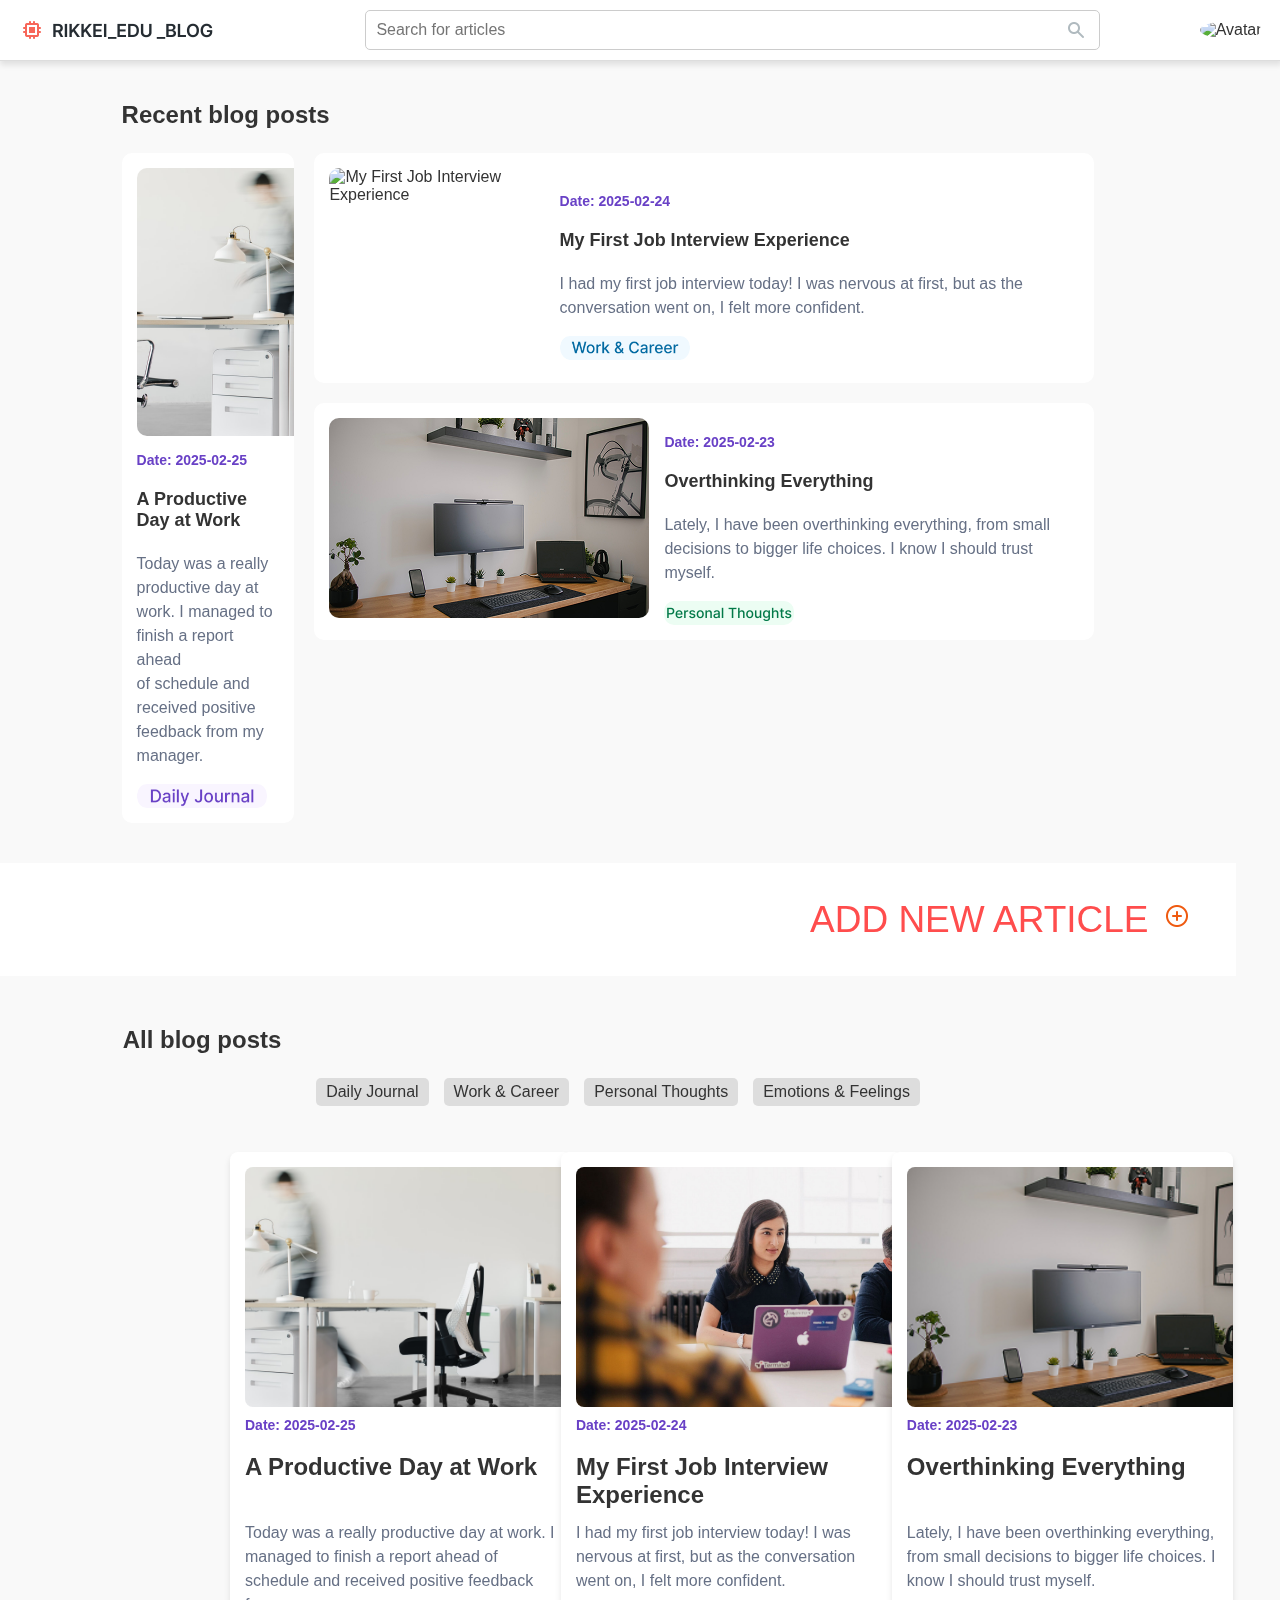
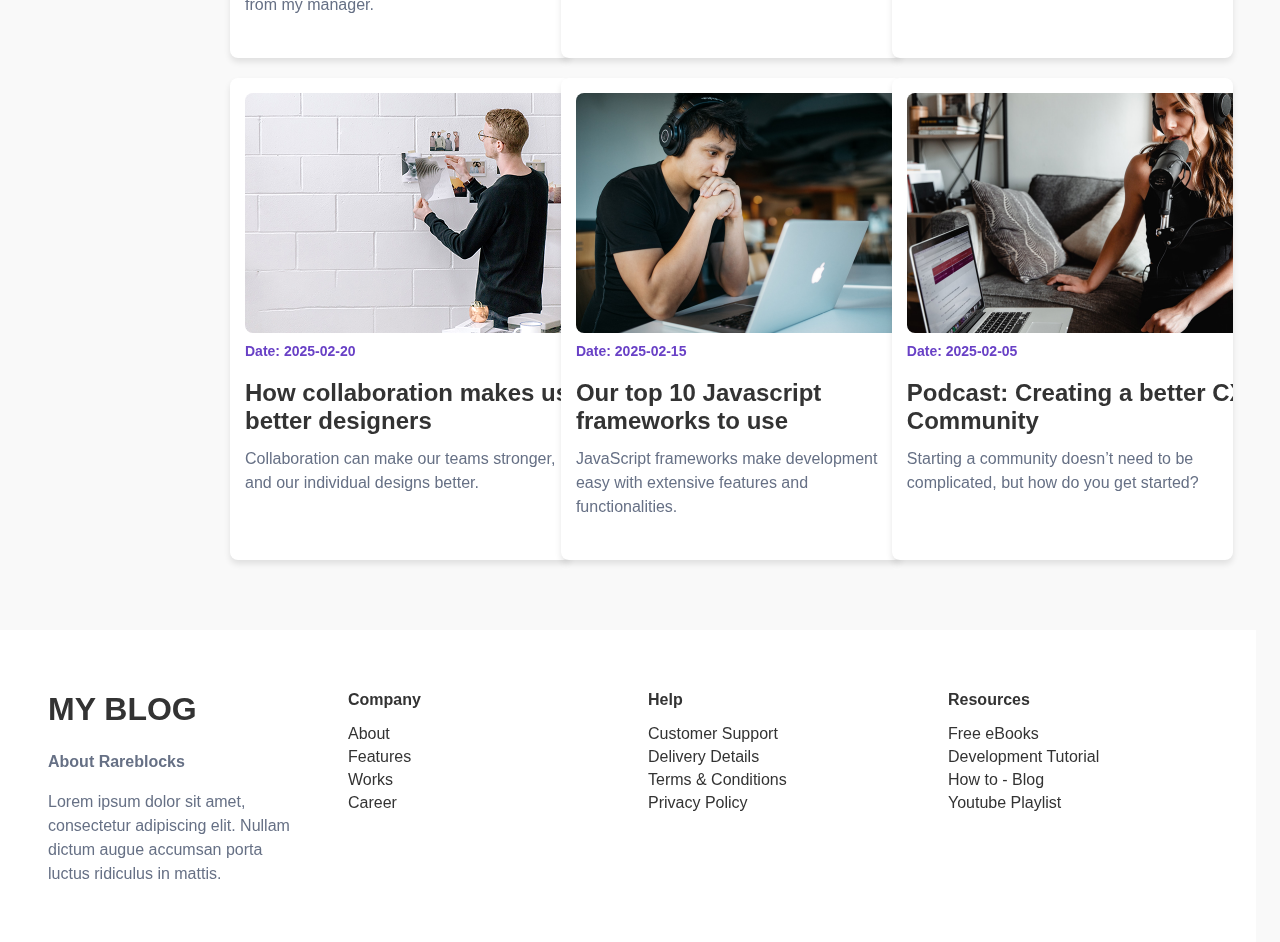
==== Ung dung viet nhat ki/index2.html @ 4004fec1 "Add files via upload" ====
<!DOCTYPE html>
<html lang="vi">
  <head>
    <meta charset="UTF-8" />
    <meta name="viewport" content="width=device-width, initial-scale=1.0" />
    <title>Home Page</title>
    <link rel="stylesheet" href="./css/index.css" />
    <link rel="stylesheet" href="./css/index2.css" />
  </head>
  <body>
    <header class="header">
      <div class="logo">
        <img src="./assets/icons/Logo.png" alt="Logo" />
      </div>

      <div class="search-container">
        <input
          type="text"
          placeholder="Search for articles"
          class="search-bar"
        />
        <img
          src="./assets/icons/Search.png"
          alt="Search Icon"
          class="search-icon"
        />
      </div>

      <div class="user-menu">
        <img src="./assets/images/avatar.png" alt="Avatar" class="avatar" />
        <div class="dropdown">
          <p class="name">Rikkei</p>
          <p class="email">rikkei@gmail.com</p>
          <a href="#">View profile</a>
          <a href="#">Update profile picture</a>
          <a href="#">Change password</a>
          <a href="#" id="logout-link">Log out</a>
        </div>
      </div>
    </header>

    <section class="recent-posts">
      <h2>Recent blog posts</h2>
      <div class="post-container">
        <!-- Bài viết lớn bên trái -->
        <div class="post-large">
          <img
            src="./assets/images/Image1.png"
            alt="A Productive Day at Work"
          />
          <div class="post-content">
            <p class="date">Date: 2025-02-25</p>
            <h3>A Productive Day at Work</h3>
            <p>
              Today was a really productive day at work. I managed to finish a
              report ahead <br />
              of schedule and received positive feedback from my manager.
            </p>
            <img class="iconText" src="./assets/icons/Badge.png" alt="" />
          </div>
        </div>

        <!-- Bên phải chứa 2 bài viết nhỏ -->
        <div class="post-right">
          <div class="post-small">
            <img
              src="../assets/images/image2.png"
              alt="My First Job Interview Experience"
            />
            <div class="post-content">
              <p class="date">Date: 2025-02-24</p>
              <h3>My First Job Interview Experience</h3>
              <p>
                I had my first job interview today! I was nervous at first, but
                as the conversation went on, I felt more confident.
              </p>
              <img class="iconText" src="./assets/icons/Badge (1).png" alt="" />
            </div>
          </div>

          <div class="post-small">
            <img
              src="./assets/images/Image3.png"
              alt="Overthinking Everything"
            />
            <div class="post-content">
              <p class="date">Date: 2025-02-23</p>
              <h3>Overthinking Everything</h3>
              <p>
                Lately, I have been overthinking everything, from small
                decisions to bigger life choices. I know I should trust myself.
              </p>
              <img class="iconText" src="./assets/icons/Badge (2).png" alt="" />
            </div>
          </div>
        </div>
      </div>
    </section>

    <section class="add-new-article">
      <h2 id="add-article">
        ADD NEW ARTICLE
        <img class="plus" src="./assets/icons/plus-circle.png" alt="" />
      </h2>
    </section>

    <section class="categories">
      <h2 class="category-header">All blog posts</h2>

      <ul>
        <li>Daily Journal</li>
        <li>Work & Career</li>
        <li>Personal Thoughts</li>
        <li>Emotions & Feelings</li>
      </ul>
    </section>

    <section class="blog-container">
      <article class="blog-card">
        <img src="./assets/images/Image1.png" alt="Office" />
        <div class="content">
          <span class="date">Date: 2025-02-25</span>
          <h2>A Productive Day at Work</h2>
          <p>
            Today was a really productive day at work. I <br />
            managed to finish a report ahead of schedule and <br />
            received positive feedback from my manager.
          </p>
          <img class="iconText" src="./assets/icons/Badge.png" alt="" />
        </div>
      </article>

      <article class="blog-card">
        <img src="./assets/images/image2.png" alt="Interview" />
        <div class="content">
          <span class="date">Date: 2025-02-24</span>
          <h2>My First Job Interview Experience</h2>
          <p>
            I had my first job interview today! I was nervous at first,<br />
            but as the conversation went on, I felt more confident.
          </p>
          <img class="iconText" src="./assets/icons/Badge (1).png" alt="" />
        </div>
      </article>

      <article class="blog-card">
        <img src="./assets/images/Image3.png" alt="Desk" />
        <div class="content">
          <span class="date">Date: 2025-02-23</span>
          <h2>Overthinking Everything</h2>
          <p>
            Lately, I have been overthinking everything, from small <br />
            decisions to bigger life choices.I know I should trust myself
          </p>
          <img class="iconText" src="./assets/icons/Badge (2).png" alt="" />
        </div>
      </article>

      <article class="blog-card small">
        <img src="./assets/images/Image4.png" alt="Collaboration" />
        <div class="content">
          <span class="date">Date: 2025-02-20</span>
          <h2>How collaboration makes us better designers</h2>
          <p>
            Collaboration can make our teams stronger, and our <br />
            individual designs better.
          </p>
          <img class="iconText" src="./assets/icons/Badge (1).png" alt="" />
        </div>
      </article>

      <article class="blog-card small">
        <img src="./assets/images/Image5.png" alt="Coding" />
        <div class="content">
          <span class="date">Date: 2025-02-15</span>
          <h2>Our top 10 Javascript frameworks to use</h2>
          <p>
            JavaScript frameworks make development easy with extensive <br />
            features and functionalities.
          </p>
          <img class="iconText" src="./assets/icons/Badge (1).png" alt="" />
        </div>
      </article>

      <article class="blog-card small">
        <img src="./assets/images/Image6.png" alt="Podcast" />
        <div class="content">
          <span class="date">Date: 2025-02-05</span>
          <h2>Podcast: Creating a better CX Community</h2>
          <p>
            Starting a community doesn’t need to be complicated, <br />
            but how do you get started?
          </p>
          <img class="iconText" src="./assets/icons/Badge (3).png" alt="" />
        </div>
      </article>
      <div class="pagination">
        <button class="prev-page">Previous</button>
        <ul class="page-numbers">
          <!-- Các số trang sẽ được tạo động -->
        </ul>
        <button class="next-page">Next</button>
      </div>
    </section>
    <footer>
      <div class="footer-container">
        <div class="footer-section about">
          <h1>MY BLOG</h1>
          <p><strong>About Rareblocks</strong></p>
          <p>
            Lorem ipsum dolor sit amet, consectetur adipiscing elit. Nullam
            dictum augue accumsan porta luctus ridiculus in mattis.
          </p>
        </div>
        <div class="footer-section">
          <h4>Company</h4>
          <ul>
            <li>About</li>
            <li>Features</li>
            <li>Works</li>
            <li>Career</li>
          </ul>
        </div>
        <div class="footer-section">
          <h4>Help</h4>
          <ul>
            <li>Customer Support</li>
            <li>Delivery Details</li>
            <li>Terms & Conditions</li>
            <li>Privacy Policy</li>
          </ul>
        </div>
        <div class="footer-section">
          <h4>Resources</h4>
          <ul>
            <li>Free eBooks</li>
            <li>Development Tutorial</li>
            <li>How to - Blog</li>
            <li>Youtube Playlist</li>
          </ul>
        </div>
        <!-- <div class="footer-icons">
          <img src="./assets/icons/1.png" alt="Icon 1" />
          <img src="./assets/icons/2.png" alt="Icon 2" />
          <img src="./assets/icons/3.png" alt="Icon 3" />
          <img src="./assets/icons/4.png" alt="Icon 4" />
        </div> -->
      </div>
    </footer>
    <script src="./js/index.js"></script>
    <script src="./js/index2.js"></script>
    <script src="https://cdn.jsdelivr.net/npm/sweetalert2@11"></script>
  </body>
</html>
---- Ung dung viet nhat ki/css/index.css ----
/* General Styles */
body {
    font-family: Arial, sans-serif;
    margin: 0;
    padding: 0;
    background-color: #f9f9f9;
    color: #333;
    min-height: 100vh;
    max-width: 95%;
}

/* Header */
.header {
    display: flex;
    justify-content: space-between;
    align-items: center;
    padding: 10px 20px;
    background-color: white;
    box-shadow: 0px 4px 6px rgba(0, 0, 0, 0.1);
    width: 97vw;
}
.logo {
    width: 194px;
    height: 24px;
    top: 24px;
    left: 24px;    
}

.header .search-container {
    position: relative;
    width: 55%; 
}

.header .search-bar {
    width: 100%; 
    padding: 10px 40px 10px 10px; 
    border: 1px solid #ccc;
    border-radius: 5px;
    font-size: 16px;
}

.header .search-icon {
    position: absolute; 
    right: -40px;
    top: 50%; 
    transform: translateY(-50%);
    width: 24px;
    height: 24px;
    pointer-events: none; 
}


.header .action-buttons {
    display: flex;
    gap: 10px;
}


.header .action-buttons .sign-up {
    border: 1px solid rgb(240, 236, 236);
    padding: 5px 15px;
    background-color: white;
    color: black;
    border-radius: 5px;
    cursor: pointer;
    font-weight: bold;
    transition: background-color 0.3s ease;
}

.header .action-buttons .sign-in {
    border: 1px solid rgb(240, 236, 236);
    padding: 5px 15px;
    background-color: white;
    
    border-radius: 5px;
    cursor: pointer;
    font-weight: bold;
    transition: background-color 0.3s ease;
}

.header .action-buttons .sign-in a{
    text-decoration: none;
    color: black;
}

.header .action-buttons .sign-up a{
    text-decoration: none;
    color: black;
}

.header .action-buttons .sign-up:hover {
    background-color: #0056b3;
}

.header .action-buttons .sign-in:hover {
    background-color: #45a049;
}

.recent-posts {
    width: 80%;
    margin: 40px auto;
}
  
.recent-posts h2 {
    font-size: 24px;
    margin-bottom: 20px;
}

  .section-title {
    font-family: 'Inter', sans-serif;
    font-weight: 600;
    font-size: 28px;
    margin-bottom: 40px;
    color: #000; 
  }
  
  .post {
    display: flex;
    background: white;
    border-radius: 10px;
    overflow: hidden;
    padding: 15px;
}

.post-large {
    display: flex;
    flex-direction: column;
    background: white;
    border-radius: 10px;
    overflow: hidden;
    padding: 15px;
    grid-row: span 2; 
}

.post-large img {
    width: 592px;
    height: 268px;
    border-radius: 10px;
    object-fit: cover;
}

.post-right {
    display: flex;
    flex-direction: column;
    gap: 20px;
}

.post-container {
    display: grid;
    grid-template-columns: 2fr 1fr; 
    gap: 20px;
    align-items: start;
}

.post img {
    width: 592px;
    height: 268px;
    border-radius: 5px;
    object-fit: cover;
    margin-right: 15px;
}

.post-small {
    display: flex;
    background: white;
    border-radius: 10px;
    overflow: hidden;
    padding: 15px;
    width: 750px;
    margin-right: 0px;
}

.post-small img {
    width: 320px;
    height: 200px;
    object-fit: cover;
    border-radius: 10px;
    margin-right: 15px;
}

.post-content {
    display: flex;
    flex-direction: column;
    justify-content: center;
}

.post-content h3 {
    margin: 5px 0;
    font-size: 18px;
}
.daily-journal {
    color: purple;
}

.work-career {
    color: blue;
}

.personal-thoughts {
    color: green;
}

  .post-details {
    flex: 1;
    display: flex;
    flex-direction: column;
    justify-content: space-between;
  }
  
  .post-title {
    font-family: 'Inter', sans-serif;
    font-weight: 600;
    font-size: 20px;
    color: #333;
    margin-bottom: 10px;
  }
  

  .post-content .date {
    color: #6941C6;
    font-size: 14px;
    font-weight: 600;
    line-height: 20px;
    letter-spacing: 0%;
}
  .post-container .iconText{
    width: 130px;
    height: 24px;
    mix-blend-mode: Multiply; 
  }

  .post-description {
    font-family: 'Inter', sans-serif;
    font-weight: 400;
    font-size: 16px;
    line-height: 1.5;
    color: #667085; 
    margin-bottom: 10px;
  }
  

  .badge {
    background-color: #f9f5ff; 
    border-radius: 16px;
  }
  
  .badge img {
    width: 107px;
    height: 24px;
  }
  

/* Add New Article Section */
.add-new-article {
    text-align: center;
    padding: 10px;
    background-color: #ffffff;
    margin-bottom: 20px;
    width: 100%;    
}

.add-new-article h2 {
    display: flex;
    font-size: 24px;
    color: #ff4d4d;
    margin-left: 800px;
    font-family: 'Arial Narrow Bold', sans-serif;
    font-weight: 400;
    font-size: 37px;
    line-height: 32px;
}

.add-new-article .plus {
    width: 24px;
    height: 24px;
}

.categories {
    text-align: center;
    padding: 10px;
    width: 100%;
}

.categories ul {
    list-style: none;
    padding: 0;
    display: flex;
    justify-content: center;
    gap: 15px;
}

.categories li {
    padding: 5px 10px;
    background-color: #ddd;
    border-radius: 5px;
    cursor: pointer;
}

.blog-container {
    display: grid;
    grid-template-columns: repeat(3, 1fr);
    gap: 20px;
    padding: 20px;
    width: 80%;
   margin-left: 210px;

}

.blog-container .iconText{
    width: 135px;
    height: 24px;
}

.blog-card {
    background-color: #fff;
    padding: 15px;
    border-radius: 8px;
    box-shadow: 0 4px 6px rgba(0, 0, 0, 0.1);
    overflow: hidden;
    display: flex;
    flex-direction: column;
    width: 100%;
}

.blog-card img {
    width: 384px;
    height: 240px;
    object-fit: cover;
    border-radius: 8px;
    display: block;
}

.blog-card .content {
    flex-grow: 1;
    display: flex;
    flex-direction: column;
    padding: 10px 0;
}

.date {
    font-size: 14px;
    color: #6941C6;
    font-weight: 600;
}

h2 {
    width: 384px;
   height: 32px;
    gap: 16px;

}

p {
font-weight: 400;
font-size: 16px;
line-height: 24px;
letter-spacing: 0%;
color: #667085;

}

.category {
    display: inline-block;
    margin-top: 10px;
    font-size: 12px;
    background-color: #007bff;
    color: white;
    padding: 5px 10px;
    border-radius: 5px;
}

.pagination {
    display: flex;
    justify-content: center;
    align-items: center;
    gap: 10px;
    margin-top: 20px;
  }
  
  .pagination .prev-page,
  .pagination .next-page {
    padding: 10px 15px;
    background-color: #ddd;
    border: none;
    border-radius: 5px;
    cursor: pointer;
  }
  
  .pagination .page-numbers {
    list-style: none;
    display: flex;
    gap: 5px;
    padding: 0;
    margin: 0;
  }
  
  .pagination .page-numbers li {
    padding: 5px 10px;
    background-color: #f1f1f1;
    border: 1px solid #ccc;
    border-radius: 3px;
    cursor: pointer;
  }
  
  .pagination .page-numbers .active {
    background-color: #007bff;
    color: #fff;
    font-weight: bold;
  }
  
  
/* Footer */
footer {
    width: 100%;
    background-color: #fff;
    padding: 40px 20px;
    margin-top: 50px;
}

.footer-container {
    display: flex;
    justify-content: space-between;
    max-width: 1200px;
    margin: auto;
}

.post-info h1 {
    margin: 0;
    font-size: 22px;
    font-weight: bold;
}

.footer-section {
    flex: 1;
    padding: 0 20px;
}

.footer-section h4 {
    margin-bottom: 10px;
}

.footer-section ul {
    list-style: none;
    padding: 0;
}

.footer-section ul li {
    margin: 5px 0;
}

.footer-socials {
    text-align: center;
    margin-top: 20px;
    font-size: 20px;
}

.footer-icons {
    text-align: center;
    padding-top: 20px;
  }
  .footer-icons img {
    margin: 0 10px;
    width: 16.689332962036133px;
   height: 17.444555282592773px;
  }
  
  @media (max-width: 768px) {
    .header {
      flex-direction: column;
      align-items: center;
      text-align: center;
    }
  
    .search-container {
      width: 100%;
      margin: 10px 0;
    }
  
    .action-buttons {
      display: flex;
      justify-content: center;
      gap: 10px;
      margin-top: 10px;
    }
  
    .post-container {
      display: flex;
      flex-direction: column;
      gap: 10px;
      align-items: center;
    }
  
    .post-small {
      width: 100%;
      max-width: 400px;
    }
    .add-new-article h2 {
        width: 90%; 
        text-align: center;
        margin: auto;
        padding: 10px;
      }
  }
---- Ung dung viet nhat ki/css/index2.css ----
/* Layout header */
.header {
    display: flex;
    align-items: center;
    justify-content: space-between;
    padding: 10px 20px;
    background-color: #fff;
    border-bottom: 1px solid #ddd;
  }
  
  /* Logo */
  .logo {
    display: flex;
    align-items: center;
    gap: 8px;
  }
  
  .logo img {
    width: 194px;
    height: 24px;
  }
  
  
  /* Search */
  .search-container {
    position: relative;
    width: 400px;
  }
  
  .search-bar {
    width: 100%;
    padding: 8px 40px 8px 12px;
    border-radius: 4px;
    border: 1px solid #ccc;
  }
  
  .search-icon {
    position: absolute;
    right: 12px;
    top: 50%;
    transform: translateY(-50%);
    width: 18px;
    cursor: pointer;
  }
  
  /* User menu */
  .user-menu {
    position: relative;
  }
  
  .avatar {
    width: 35px;
    height: 35px;
    border-radius: 50%;
    cursor: pointer;
  }
  
  .dropdown {
    position: absolute;
    top: 50px;
    right: 0;
    background-color: #fff;
    border: 1px solid #ddd;
    border-radius: 4px;
    width: 200px;
    box-shadow: 0 2px 8px rgba(0, 0, 0, 0.1);
    display: none;
    padding: 10px;
  }
  
  .user-menu:hover .dropdown {
    display: block;
  }
  
  .dropdown p {
    margin: 5px 0;
    font-size: 14px;
    color: #333;
  }
  
  .dropdown a {
    display: block;
    margin: 5px 0;
    color: #4a90e2;
    text-decoration: none;
    font-size: 14px;
  }
  
  .dropdown a:hover {
    text-decoration: underline;
  }
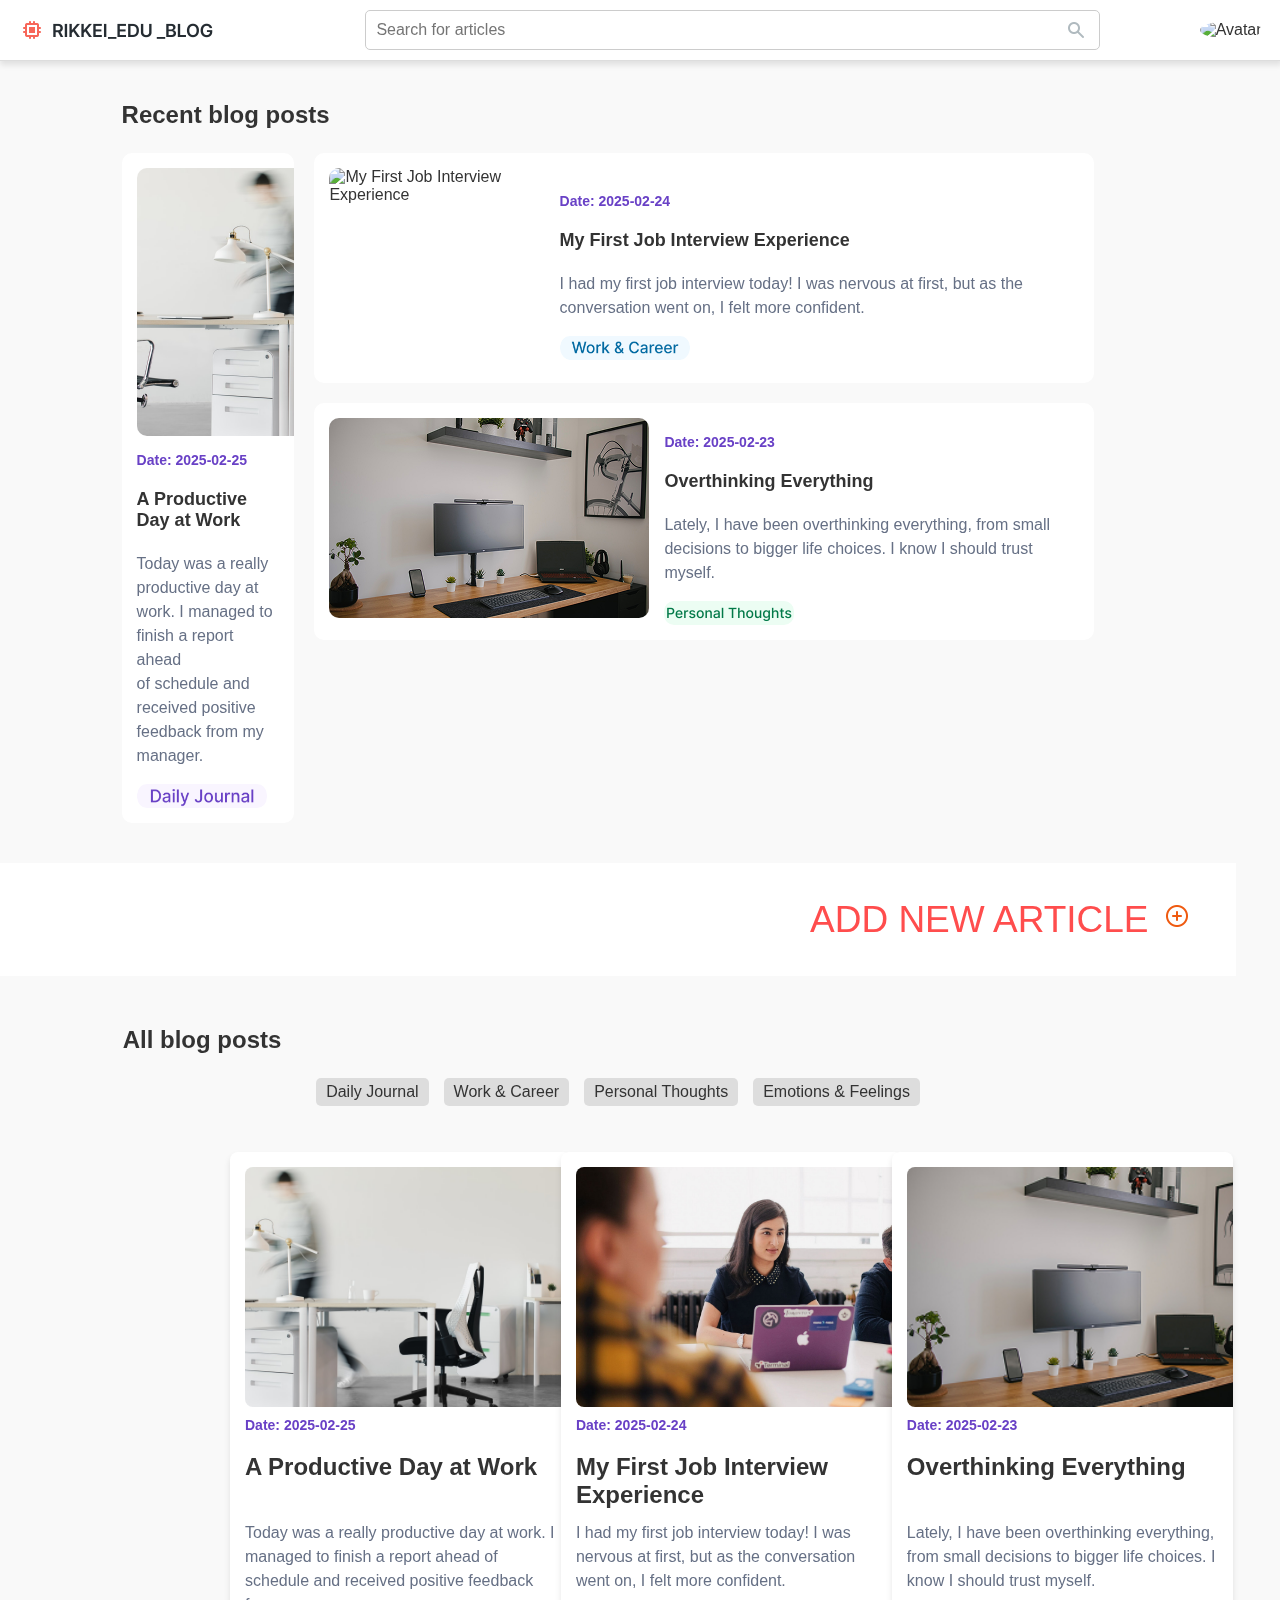
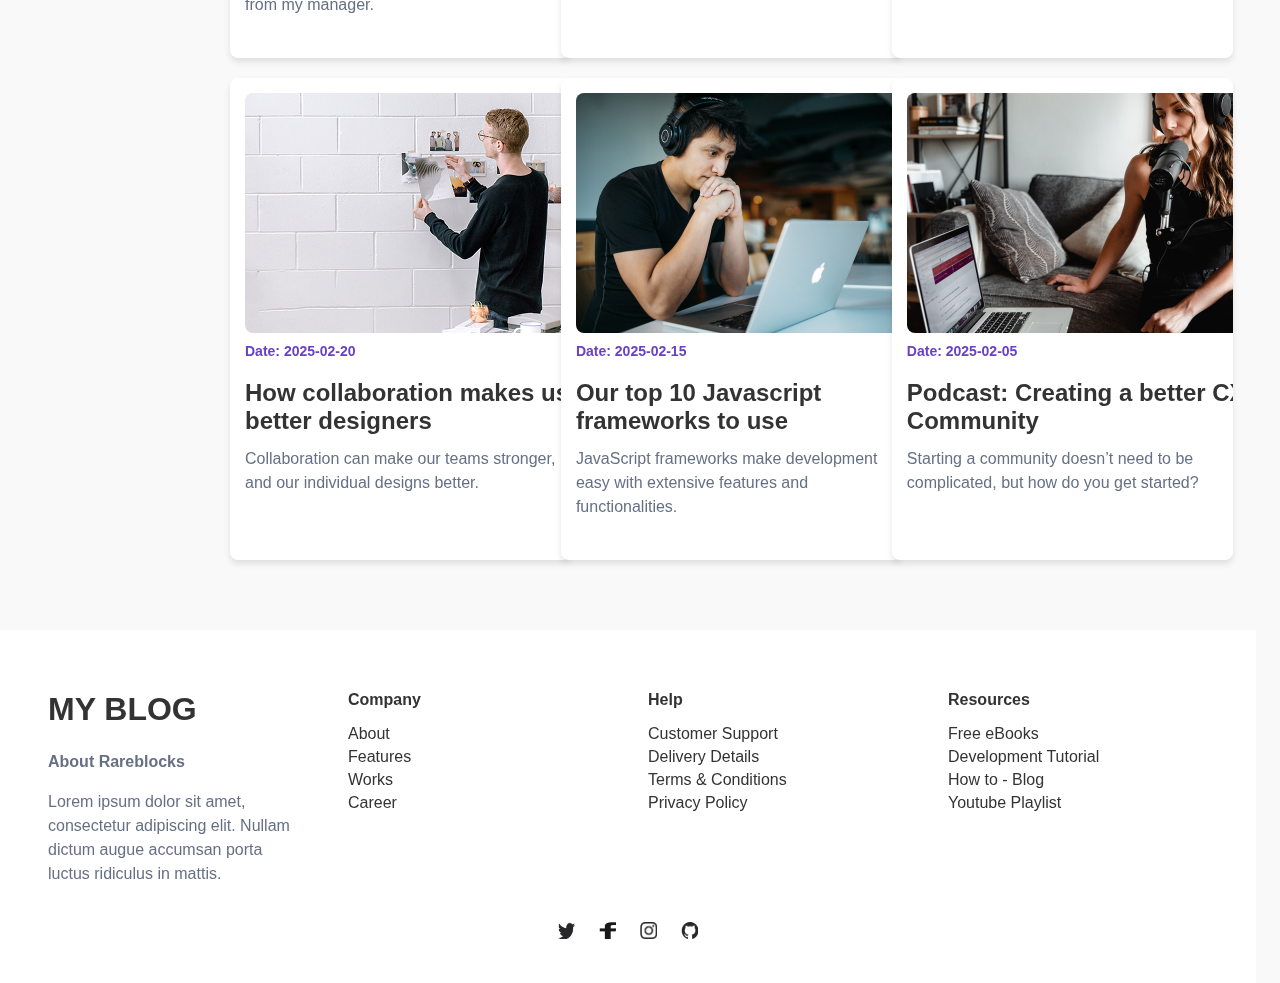
==== commit 7e670f51: "Add files via upload" ====
--- a/Ung dung viet nhat ki/index2.html
+++ b/Ung dung viet nhat ki/index2.html
@@ -31,9 +31,8 @@
         <div class="dropdown">
           <p class="name">Rikkei</p>
           <p class="email">rikkei@gmail.com</p>
-          <a href="#">View profile</a>
-          <a href="#">Update profile picture</a>
-          <a href="#">Change password</a>
+          <a href="#" id="update-avatar-link">Update profile picture</a>
+          <a href="#" id="change-password-link">Change password</a>
           <a href="#" id="logout-link">Log out</a>
         </div>
       </div>
@@ -116,92 +115,32 @@
     </section>
 
     <section class="blog-container">
-      <article class="blog-card">
-        <img src="./assets/images/Image1.png" alt="Office" />
-        <div class="content">
-          <span class="date">Date: 2025-02-25</span>
-          <h2>A Productive Day at Work</h2>
-          <p>
-            Today was a really productive day at work. I <br />
-            managed to finish a report ahead of schedule and <br />
-            received positive feedback from my manager.
-          </p>
-          <img class="iconText" src="./assets/icons/Badge.png" alt="" />
-        </div>
-      </article>
+      <!-- Blog Posts -->
+    </section>
 
-      <article class="blog-card">
-        <img src="./assets/images/image2.png" alt="Interview" />
-        <div class="content">
-          <span class="date">Date: 2025-02-24</span>
-          <h2>My First Job Interview Experience</h2>
-          <p>
-            I had my first job interview today! I was nervous at first,<br />
-            but as the conversation went on, I felt more confident.
-          </p>
-          <img class="iconText" src="./assets/icons/Badge (1).png" alt="" />
-        </div>
-      </article>
+    <div id="avatar-modal" class="modal hidden">
+      <div class="modal-content">
+        <h2>Update Profile Picture</h2>
+        <input type="file" id="avatar-input" accept="image/*" />
+        <button id="save-avatar-btn">Save</button>
+        <button id="cancel-avatar-btn">Cancel</button>
+      </div>
+    </div>
 
-      <article class="blog-card">
-        <img src="./assets/images/Image3.png" alt="Desk" />
-        <div class="content">
-          <span class="date">Date: 2025-02-23</span>
-          <h2>Overthinking Everything</h2>
-          <p>
-            Lately, I have been overthinking everything, from small <br />
-            decisions to bigger life choices.I know I should trust myself
-          </p>
-          <img class="iconText" src="./assets/icons/Badge (2).png" alt="" />
-        </div>
-      </article>
+    <div id="password-modal" class="modal hidden">
+      <div class="modal-content">
+        <h2>Change Password</h2>
+        <input
+          type="password"
+          id="current-password"
+          placeholder="Current Password"
+        />
+        <input type="password" id="new-password" placeholder="New Password" />
+        <button id="save-password-btn">Change Password</button>
+        <button id="cancel-password-btn">Cancel</button>
+      </div>
+    </div>
 
-      <article class="blog-card small">
-        <img src="./assets/images/Image4.png" alt="Collaboration" />
-        <div class="content">
-          <span class="date">Date: 2025-02-20</span>
-          <h2>How collaboration makes us better designers</h2>
-          <p>
-            Collaboration can make our teams stronger, and our <br />
-            individual designs better.
-          </p>
-          <img class="iconText" src="./assets/icons/Badge (1).png" alt="" />
-        </div>
-      </article>
-
-      <article class="blog-card small">
-        <img src="./assets/images/Image5.png" alt="Coding" />
-        <div class="content">
-          <span class="date">Date: 2025-02-15</span>
-          <h2>Our top 10 Javascript frameworks to use</h2>
-          <p>
-            JavaScript frameworks make development easy with extensive <br />
-            features and functionalities.
-          </p>
-          <img class="iconText" src="./assets/icons/Badge (1).png" alt="" />
-        </div>
-      </article>
-
-      <article class="blog-card small">
-        <img src="./assets/images/Image6.png" alt="Podcast" />
-        <div class="content">
-          <span class="date">Date: 2025-02-05</span>
-          <h2>Podcast: Creating a better CX Community</h2>
-          <p>
-            Starting a community doesn’t need to be complicated, <br />
-            but how do you get started?
-          </p>
-          <img class="iconText" src="./assets/icons/Badge (3).png" alt="" />
-        </div>
-      </article>
-      <div class="pagination">
-        <button class="prev-page">Previous</button>
-        <ul class="page-numbers">
-          <!-- Các số trang sẽ được tạo động -->
-        </ul>
-        <button class="next-page">Next</button>
-      </div>
-    </section>
     <footer>
       <div class="footer-container">
         <div class="footer-section about">
@@ -239,14 +178,15 @@
             <li>Youtube Playlist</li>
           </ul>
         </div>
-        <!-- <div class="footer-icons">
-          <img src="./assets/icons/1.png" alt="Icon 1" />
-          <img src="./assets/icons/2.png" alt="Icon 2" />
-          <img src="./assets/icons/3.png" alt="Icon 3" />
-          <img src="./assets/icons/4.png" alt="Icon 4" />
-        </div> -->
+      </div>
+      <div class="footer-icons">
+        <img src="./assets/icons/1.png" alt="Icon 1" />
+        <img src="./assets/icons/2.png" alt="Icon 2" />
+        <img src="./assets/icons/3.png" alt="Icon 3" />
+        <img src="./assets/icons/4.png" alt="Icon 4" />
       </div>
     </footer>
+
     <script src="./js/index.js"></script>
     <script src="./js/index2.js"></script>
     <script src="https://cdn.jsdelivr.net/npm/sweetalert2@11"></script>
--- a/Ung dung viet nhat ki/css/index2.css
+++ b/Ung dung viet nhat ki/css/index2.css
@@ -89,4 +89,48 @@
   .dropdown a:hover {
     text-decoration: underline;
   }
+  
+  .modal {
+    position: fixed;
+    top: 50%;
+    left: 50%;
+    transform: translate(-50%, -50%);
+    background-color: white;
+    border-radius: 10px;
+    box-shadow: 0 4px 6px rgba(0, 0, 0, 0.1);
+    width: 300px;
+    padding: 20px;
+    display: none;
+    z-index: 1000;
+  }
+  
+  .modal-content input {
+    width: 100%;
+    padding: 10px;
+    margin-bottom: 10px;
+    border: 1px solid #ccc;
+    border-radius: 5px;
+  }
+  
+  .modal-content button {
+    padding: 10px 20px;
+    border: none;
+    border-radius: 5px;
+    cursor: pointer;
+  }
+  
+  .hidden {
+    display: none;
+  }
+  
+  #save-avatar-btn, #save-password-btn {
+    background-color: #007BFF;
+    color: white;
+    margin-right: 10px;
+  }
+  
+  #cancel-avatar-btn, #cancel-password-btn {
+    background-color: #ccc;
+    color: black;
+  }
   